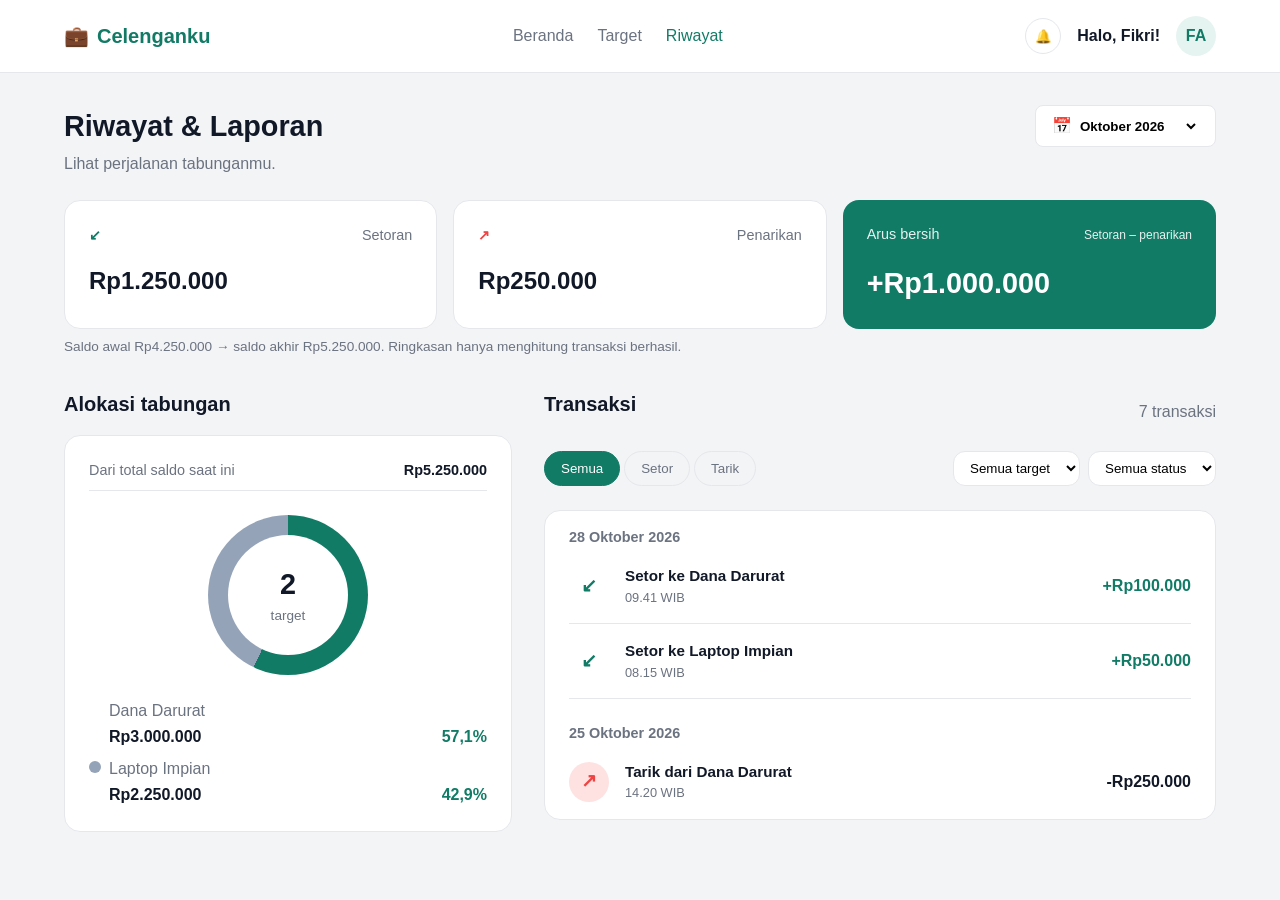
==== riwayat.html @ ca9ba254 "first commit celenganku" ====
<!DOCTYPE html>
<html lang="id">
<head>
    <meta charset="UTF-8">
    <meta name="viewport" content="width=device-width, initial-scale=1.0">
    <title>Riwayat & Laporan - Celenganku</title>
    
    <!-- Panggil CSS Utama terlebih dahulu -->
    <link rel="stylesheet" href="style.css">
    
    <!-- Kemudian panggil CSS Tambahan -->
    <link rel="stylesheet" href="style2.css">
</head>
<body>
    <!-- TOP NAVIGATION -->
    <header class="web-header">
        <div class="header-container">
            <div class="brand">
                <span class="logo-icon">💼</span>
                <span class="app-title">Celenganku</span>
            </div>
            
            <nav class="top-nav">
                <a href="index.html" class="nav-item">Beranda</a>
                <a href="#" class="nav-item">Target</a>
                <a href="riwayat.html" class="nav-item active">Riwayat</a>
            </nav>

            <div class="user-profile">
                <button class="icon-btn" aria-label="Notifikasi">🔔</button>
                <div class="user-info">
                    <span class="greeting">Halo, Fikri!</span>
                </div>
                <div class="avatar">FA</div>
            </div>
        </div>
    </header>

    <!-- MAIN DASHBOARD CONTENT -->
    <main class="dashboard-container riwayat-layout">
        
        <!-- Header Halaman -->
        <div class="page-header">
            <div>
                <h2>Riwayat & Laporan</h2>
                <p class="muted">Lihat perjalanan tabunganmu.</p>
            </div>
            <div class="date-picker">
                <span>📅</span>
                <select class="select-clean">
                    <option>Oktober 2026</option>
                    <option>September 2026</option>
                </select>
            </div>
        </div>

        <!-- Ringkasan Arus Kas -->
        <section class="summary-grid">
            <div class="summary-card">
                <div class="summary-header">
                    <span class="icon-green">↙</span>
                    <span>Setoran</span>
                </div>
                <h3>Rp1.250.000</h3>
            </div>
            
            <div class="summary-card">
                <div class="summary-header">
                    <span class="icon-red">↗</span>
                    <span>Penarikan</span>
                </div>
                <h3>Rp250.000</h3>
            </div>

            <div class="summary-card bg-primary text-white">
                <div class="summary-header opacity-90">
                    <span>Arus bersih</span>
                    <small>Setoran – penarikan</small>
                </div>
                <h3 class="text-large">+Rp1.000.000</h3>
            </div>
        </section>
        
        <p class="info-text muted">Saldo awal Rp4.250.000 → saldo akhir Rp5.250.000. Ringkasan hanya menghitung transaksi berhasil.</p>

        <!-- Detail Layout (Kiri: Alokasi, Kanan: Transaksi) -->
        <div class="details-layout">
            
            <!-- Kolom Kiri: Alokasi Tabungan -->
            <aside>
                <h3 class="section-title">Alokasi tabungan</h3>
                <div class="card allocation-card">
                    <div class="allocation-header">
                        <span class="muted">Dari total saldo saat ini</span>
                        <strong>Rp5.250.000</strong>
                    </div>
                    
                    <div class="chart-container">
                        <div class="donut-chart">
                            <div class="donut-inner">
                                <strong>2</strong>
                                <span>target</span>
                            </div>
                        </div>
                        <div class="chart-legend">
                            <div class="legend-item">
                                <div class="legend-dot bg-primary"></div>
                                <div class="legend-info">
                                    <span class="muted">Dana Darurat</span>
                                    <div class="legend-value">
                                        <strong>Rp3.000.000</strong>
                                        <span class="text-primary">57,1%</span>
                                    </div>
                                </div>
                            </div>
                            <div class="legend-item mt-sm">
                                <div class="legend-dot bg-secondary"></div>
                                <div class="legend-info">
                                    <span class="muted">Laptop Impian</span>
                                    <div class="legend-value">
                                        <strong>Rp2.250.000</strong>
                                        <span class="text-primary">42,9%</span>
                                    </div>
                                </div>
                            </div>
                        </div>
                    </div>
                </div>
            </aside>

            <!-- Kolom Kanan: Daftar Transaksi -->
            <section>
                <div class="section-heading">
                    <h3 class="section-title">Transaksi</h3>
                    <span class="muted">7 transaksi</span>
                </div>

                <div class="filters-container">
                    <div class="filter-buttons">
                        <button class="btn-chip active">Semua</button>
                        <button class="btn-chip">Setor</button>
                        <button class="btn-chip">Tarik</button>
                    </div>
                    <div class="filter-selects">
                        <select class="input-select">
                            <option>Semua target</option>
                            <option>Dana Darurat</option>
                        </select>
                        <select class="input-select">
                            <option>Semua status</option>
                            <option>Berhasil</option>
                        </select>
                    </div>
                </div>

                <div class="transaction-list">
                    <h4 class="date-header">28 Oktober 2026</h4>
                    
                    <div class="transaction-item">
                        <div class="trx-left">
                            <div class="trx-icon bg-primary-light text-primary">↙</div>
                            <div class="trx-details">
                                <strong>Setor ke Dana Darurat</strong>
                                <span class="muted">09.41 WIB</span>
                            </div>
                        </div>
                        <strong class="text-primary">+Rp100.000</strong>
                    </div>

                    <div class="transaction-item">
                        <div class="trx-left">
                            <div class="trx-icon bg-primary-light text-primary">↙</div>
                            <div class="trx-details">
                                <strong>Setor ke Laptop Impian</strong>
                                <span class="muted">08.15 WIB</span>
                            </div>
                        </div>
                        <strong class="text-primary">+Rp50.000</strong>
                    </div>

                    <h4 class="date-header mt-lg">25 Oktober 2026</h4>

                    <div class="transaction-item">
                        <div class="trx-left">
                            <div class="trx-icon error-bg error-text">↗</div>
                            <div class="trx-details">
                                <strong>Tarik dari Dana Darurat</strong>
                                <span class="muted">14.20 WIB</span>
                            </div>
                        </div>
                        <strong>-Rp250.000</strong>
                    </div>
                </div>
            </section>
        </div>
    </main>
</body>
</html>
---- style.css ----
:root {
    /* Colors */
    --color-primary: #117B66;
    --color-primary-dark: #0e6352;
    --color-primary-light: #e6f4f1;
    --color-bg: #f3f4f6;
    --color-surface: #ffffff;
    --color-text-main: #111827;
    --color-text-muted: #6b7280;
    --color-border: #e5e7eb;
    
    /* Spacing */
    --space-xs: 4px;
    --space-sm: 8px;
    --space-md: 16px;
    --space-lg: 24px;
    --space-xl: 32px;
    
    /* Border Radius */
    --radius-sm: 8px;
    --radius-md: 12px;
    --radius-lg: 16px;
}

* {
    box-sizing: border-box;
    margin: 0;
    padding: 0;
    font-family: -apple-system, BlinkMacSystemFont, "Segoe UI", Roboto, Helvetica, Arial, sans-serif;
}

body {
    background-color: var(--color-bg);
    color: var(--color-text-main);
    line-height: 1.5;
}

.mt-sm { margin-top: var(--space-sm); }
.mt-lg { margin-top: var(--space-lg); }

/* Top Header */
.web-header {
    background-color: var(--color-surface);
    border-bottom: 1px solid var(--color-border);
    position: sticky;
    top: 0;
    z-index: 100;
}

.header-container {
    max-width: 1200px;
    margin: 0 auto;
    padding: var(--space-md) var(--space-lg);
    display: flex;
    justify-content: space-between;
    align-items: center;
}

.brand {
    display: flex;
    align-items: center;
    gap: var(--space-sm);
    font-size: 1.25rem;
    font-weight: bold;
    color: var(--color-primary);
}

.top-nav {
    display: flex;
    gap: var(--space-lg);
}

.nav-item {
    text-decoration: none;
    color: var(--color-text-muted);
    font-weight: 500;
    transition: color 0.2s;
}

.nav-item:hover, .nav-item.active {
    color: var(--color-primary);
}

.user-profile {
    display: flex;
    align-items: center;
    gap: var(--space-md);
}

.icon-btn {
    background: none;
    border: 1px solid var(--color-border);
    border-radius: 50%;
    width: 36px;
    height: 36px;
    cursor: pointer;
}

.avatar {
    background-color: var(--color-primary-light);
    color: var(--color-primary);
    font-weight: bold;
    width: 40px;
    height: 40px;
    border-radius: 50%;
    display: flex;
    align-items: center;
    justify-content: center;
}

.greeting { font-weight: 600; }

/* Main Dashboard Layout */
.dashboard-container {
    max-width: 1200px;
    margin: var(--space-xl) auto;
    padding: 0 var(--space-lg);
    display: grid;
    grid-template-columns: 320px 1fr;
    gap: var(--space-xl);
}

/* Sidebar / Total Card */
.total-balance-card {
    background-color: var(--color-primary);
    color: white;
    padding: var(--space-lg);
    border-radius: var(--radius-lg);
    box-shadow: 0 10px 15px -3px rgba(17, 123, 102, 0.2);
}

.card-header { display: flex; justify-content: space-between; font-size: 0.9rem; opacity: 0.9; }
.total-balance-card h2 { font-size: 2.2rem; margin: var(--space-sm) 0; }
.subtitle { font-size: 0.85rem; opacity: 0.9; margin-bottom: var(--space-lg); }

.btn-light {
    width: 100%;
    padding: 12px;
    border: none;
    border-radius: var(--radius-md);
    background: white;
    color: var(--color-primary);
    font-weight: 600;
    cursor: pointer;
    transition: background 0.2s;
}
.btn-light:hover { background: var(--color-bg); }

/* Main Content / Targets */
.section-heading {
    display: flex;
    justify-content: space-between;
    align-items: center;
    margin-bottom: var(--space-md);
}

.badge {
    background: var(--color-primary-light);
    color: var(--color-primary);
    padding: 4px 12px;
    border-radius: 20px;
    font-size: 0.85rem;
    font-weight: 600;
}

.targets-grid {
    display: grid;
    grid-template-columns: repeat(auto-fill, minmax(350px, 1fr));
    gap: var(--space-md);
}

.target-card {
    background: var(--color-surface);
    border: 1px solid var(--color-border);
    border-radius: var(--radius-lg);
    padding: var(--space-lg);
    transition: transform 0.2s, box-shadow 0.2s;
}

.target-card:hover {
    transform: translateY(-2px);
    box-shadow: 0 4px 6px -1px rgba(0, 0, 0, 0.05);
}

.target-header {
    display: flex;
    justify-content: space-between;
    align-items: flex-start;
    margin-bottom: var(--space-md);
}

.target-info { display: flex; gap: var(--space-md); align-items: center; }
.target-icon {
    background: var(--color-primary-light);
    width: 48px;
    height: 48px;
    border-radius: var(--radius-md);
    display: flex;
    align-items: center;
    justify-content: center;
    font-size: 1.5rem;
}

.target-amount { font-size: 1.25rem; font-weight: bold; margin-top: 2px; }
.progress-section { margin-top: auto; }
.progress-bar-container { background: var(--color-bg); height: 8px; border-radius: 4px; margin-top: var(--space-xs); }
.progress-fill { background: var(--color-primary); height: 100%; border-radius: 4px; transition: width 0.4s ease; }
.progress-stats { display: flex; justify-content: space-between; font-size: 0.85rem; }
.muted { color: var(--color-text-muted); }
.percent { color: var(--color-primary); font-weight: bold; }

/* Buttons */
.btn-secondary { width: 100%; padding: 12px; border: none; border-radius: var(--radius-md); background: var(--color-primary-light); color: var(--color-primary); font-weight: 600; cursor: pointer; }
.btn-secondary-outline { padding: 8px 16px; border: 1px solid var(--color-primary); border-radius: var(--radius-sm); background: transparent; color: var(--color-primary); font-weight: 600; cursor: pointer; }
.btn-secondary-outline:hover { background: var(--color-primary-light); }
.btn-primary { width: 100%; padding: 14px; border: none; border-radius: var(--radius-md); background: var(--color-primary); color: white; font-weight: 600; cursor: pointer; transition: background 0.2s; }
.btn-primary:hover:not(:disabled) { background: var(--color-primary-dark); }
.btn-primary:disabled { background: #9ca3af; cursor: not-allowed; opacity: 0.7; }
.btn-block { width: 100%; }

/* Modal (Web Centered) */
.modal {
    border: none;
    background: rgba(0,0,0,0.5);
    width: 100%;
    height: 100%;
    position: fixed;
    top: 0;
    left: 0;
    display: none;
    align-items: center;
    justify-content: center;
    z-index: 1000;
}

.modal[open] { display: flex; }

.modal-content {
    background: var(--color-surface);
    width: 100%;
    max-width: 480px;
    border-radius: var(--radius-lg);
    padding: var(--space-xl);
    box-shadow: 0 20px 25px -5px rgba(0, 0, 0, 0.1);
    animation: popIn 0.3s cubic-bezier(0.16, 1, 0.3, 1);
}

.modal-header { display: flex; justify-content: space-between; align-items: center; margin-bottom: var(--space-xl); }
.btn-close { background: none; border: none; font-size: 1.25rem; color: var(--color-text-muted); cursor: pointer; padding: 4px; }
.btn-close:hover { color: var(--color-text-main); }

/* Form inputs */
.form-group { margin-bottom: var(--space-md); }
.form-group label { font-size: 0.9rem; font-weight: 600; display: block; margin-bottom: var(--space-xs); }
.input-currency { display: flex; align-items: center; border: 2px solid var(--color-border); border-radius: var(--radius-md); padding: 12px 16px; margin-bottom: var(--space-xs); transition: border-color 0.2s; }
.input-currency:focus-within { border-color: var(--color-primary); }
.input-currency input { border: none; outline: none; font-size: 1.2rem; font-weight: bold; width: 100%; margin-left: var(--space-sm); }
.quick-amounts { display: flex; flex-wrap: wrap; gap: var(--space-sm); margin: var(--space-md) 0 var(--space-lg); }
.btn-chip { padding: 8px 16px; border: 1px solid var(--color-border); background: var(--color-surface); border-radius: 20px; cursor: pointer; color: var(--color-text-muted); font-weight: 500; transition: all 0.2s; }
.btn-chip:hover { border-color: var(--color-text-muted); }
.btn-chip.active { border-color: var(--color-primary); color: var(--color-primary); background: var(--color-primary-light); }

.preview-box { background: var(--color-bg); padding: var(--space-md); border-radius: var(--radius-md); margin-bottom: var(--space-xl); }
.preview-row { display: flex; justify-content: space-between; margin-bottom: var(--space-sm); font-size: 0.9rem; }
.preview-row:last-child { margin-bottom: 0; padding-top: var(--space-sm); border-top: 1px dashed var(--color-border); }
.text-green { color: var(--color-primary); }

/* Success Modal Specifics */
.success-content { text-align: center; }
.success-icon { background: var(--color-primary); color: white; width: 80px; height: 80px; border-radius: 50%; display: flex; align-items: center; justify-content: center; font-size: 2.5rem; margin: 0 auto var(--space-lg); }
.success-card { background: var(--color-primary-light); padding: var(--space-lg); border-radius: var(--radius-md); margin: var(--space-xl) 0; border: 1px solid rgba(17, 123, 102, 0.2); }
.success-card h3 { color: var(--color-primary); font-size: 1.8rem; margin-top: var(--space-xs); }

@keyframes popIn {
    from { transform: scale(0.95); opacity: 0; }
    to { transform: scale(1); opacity: 1; }
}

/* Responsiveness */
@media (max-width: 860px) {
    .dashboard-container { grid-template-columns: 1fr; }
    .top-nav { display: none; } /* Pada mobile web sesungguhnya, ini diganti hamburger menu */
}
---- style2.css ----
/* --- TAMBAHAN UNTUK HALAMAN RIWAYAT & LAPORAN --- */

.riwayat-layout { display: block; }
.page-header { display: flex; justify-content: space-between; align-items: flex-start; margin-bottom: var(--space-lg); }
.page-header h2 { font-size: 1.8rem; margin-bottom: var(--space-xs); }
.date-picker { display: flex; align-items: center; gap: var(--space-xs); border: 1px solid var(--color-border); padding: 8px 16px; border-radius: var(--radius-sm); background: var(--color-surface); }
.select-clean { border: none; outline: none; background: transparent; font-weight: 600; cursor: pointer; }

/* Summary Grid */
.summary-grid { display: grid; grid-template-columns: repeat(3, 1fr); gap: var(--space-md); margin-bottom: var(--space-sm); }
.summary-card { background: var(--color-surface); border: 1px solid var(--color-border); border-radius: var(--radius-lg); padding: var(--space-lg); }
.summary-card.bg-primary { background: var(--color-primary); color: white; border: none; }
.summary-header { display: flex; justify-content: space-between; align-items: center; font-size: 0.9rem; font-weight: 500; margin-bottom: var(--space-md); color: var(--color-text-muted); }
.summary-card.bg-primary .summary-header { color: white; opacity: 0.9; }
.summary-card h3 { font-size: 1.5rem; }
.summary-card .text-large { font-size: 1.8rem; }
.icon-green { color: var(--color-primary); font-weight: bold; }
.icon-red { color: #ef4444; font-weight: bold; }
.info-text { font-size: 0.85rem; margin-bottom: var(--space-xl); }

/* Details Layout (2 Columns) */
.details-layout { display: grid; grid-template-columns: 1fr 1.5fr; gap: var(--space-xl); align-items: start; }
.section-title { font-size: 1.25rem; margin-bottom: var(--space-md); }
.card { background: var(--color-surface); border: 1px solid var(--color-border); border-radius: var(--radius-lg); padding: var(--space-lg); }

/* Donut Chart Simulation */
.allocation-header { display: flex; justify-content: space-between; font-size: 0.9rem; margin-bottom: var(--space-lg); padding-bottom: var(--space-sm); border-bottom: 1px solid var(--color-border); }
.chart-container { display: flex; flex-direction: column; gap: var(--space-lg); }
.donut-chart { width: 160px; height: 160px; border-radius: 50%; background: conic-gradient(var(--color-primary) 0% 57.1%, #94a3b8 57.1% 100%); display: flex; align-items: center; justify-content: center; margin: 0 auto; }
.donut-inner { width: 120px; height: 120px; background: var(--color-surface); border-radius: 50%; display: flex; flex-direction: column; align-items: center; justify-content: center; }
.donut-inner strong { font-size: 1.8rem; }
.donut-inner span { font-size: 0.85rem; color: var(--color-text-muted); }

/* Legends */
.legend-item { display: flex; gap: var(--space-sm); align-items: flex-start; }
.legend-dot { width: 12px; height: 12px; border-radius: 50%; margin-top: 4px; }
.bg-secondary { background-color: #94a3b8; }
.legend-info { flex: 1; }
.legend-value { display: flex; justify-content: space-between; margin-top: 2px; }
.text-primary { color: var(--color-primary); font-weight: 600; }

/* Transactions */
.filters-container { display: flex; justify-content: space-between; flex-wrap: wrap; gap: var(--space-md); margin-bottom: var(--space-lg); }
.filter-buttons { display: flex; gap: var(--space-xs); }
.filter-buttons .btn-chip { background: transparent; }
.filter-buttons .btn-chip.active { background: var(--color-primary); color: white; border-color: var(--color-primary); }
.filter-selects { display: flex; gap: var(--space-sm); }
.input-select { padding: 8px 12px; border: 1px solid var(--color-border); border-radius: var(--radius-md); background: var(--color-surface); outline: none; }

.transaction-list { background: var(--color-surface); border: 1px solid var(--color-border); border-radius: var(--radius-lg); padding: var(--space-md) var(--space-lg); }
.date-header { font-size: 0.9rem; color: var(--color-text-muted); margin-bottom: var(--space-md); }
.transaction-item { display: flex; justify-content: space-between; align-items: center; padding-bottom: var(--space-md); margin-bottom: var(--space-md); border-bottom: 1px solid var(--color-border); }
.transaction-item:last-child { border-bottom: none; margin-bottom: 0; padding-bottom: 0; }
.trx-left { display: flex; gap: var(--space-md); align-items: center; }
.trx-icon { width: 40px; height: 40px; border-radius: 50%; display: flex; align-items: center; justify-content: center; font-weight: bold; font-size: 1.2rem; }
.trx-details { display: flex; flex-direction: column; }
.trx-details strong { font-size: 0.95rem; }
.trx-details span { font-size: 0.8rem; }
.error-bg { background-color: #fee2e2; }
.error-text { color: #ef4444; }

/* Responsiveness tambahan untuk halaman Riwayat */
@media (max-width: 860px) {
    .summary-grid { grid-template-columns: 1fr; }
    .details-layout { grid-template-columns: 1fr; }
    .filters-container { flex-direction: column; align-items: stretch; }
    .filter-selects { display: grid; grid-template-columns: 1fr 1fr; }
}
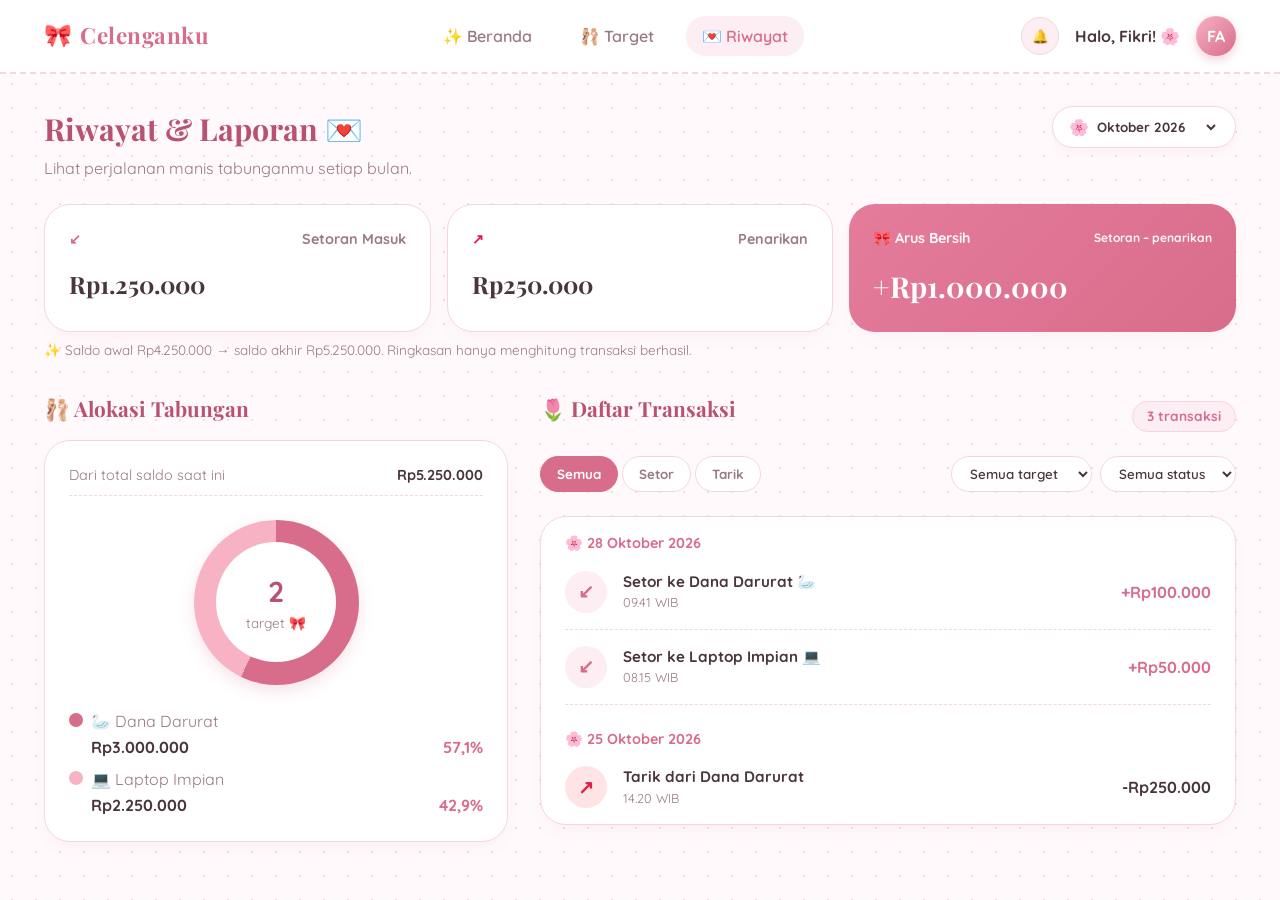
==== commit 0307ece5: "redesign old to coquette design!!!" ====
--- a/riwayat.html
+++ b/riwayat.html
@@ -3,12 +3,10 @@
 <head>
     <meta charset="UTF-8">
     <meta name="viewport" content="width=device-width, initial-scale=1.0">
-    <title>Riwayat & Laporan - Celenganku</title>
-    
-    <!-- Panggil CSS Utama terlebih dahulu -->
+    <title>Riwayat & Laporan 🎀 Celenganku</title>
+    <!-- Google Fonts untuk nuansa Coquette -->
+    <link href="https://fonts.googleapis.com/css2?family=Playfair+Display:ital,wght@0,600;0,700;1,600&family=Quicksand:wght@500;600;700&display=swap" rel="stylesheet">
     <link rel="stylesheet" href="style.css">
-    
-    <!-- Kemudian panggil CSS Tambahan -->
     <link rel="stylesheet" href="style2.css">
 </head>
 <body>
@@ -16,22 +14,23 @@
     <header class="web-header">
         <div class="header-container">
             <div class="brand">
-                <span class="logo-icon">💼</span>
-                <span class="app-title">Celenganku</span>
+                <span class="logo-icon">🎀</span>
+                <h1 class="app-title">Celenganku</h1>
             </div>
             
-            <nav class="top-nav">
-                <a href="index.html" class="nav-item">Beranda</a>
-                <a href="#" class="nav-item">Target</a>
-                <a href="riwayat.html" class="nav-item active">Riwayat</a>
+            <nav class="top-nav" id="top-nav">
+                <a href="index.html" class="nav-item">✨ Beranda</a>
+                <a href="index.html#target-section" class="nav-item">🩰 Target</a>
+                <a href="riwayat.html" class="nav-item active">💌 Riwayat</a>
             </nav>
 
             <div class="user-profile">
                 <button class="icon-btn" aria-label="Notifikasi">🔔</button>
                 <div class="user-info">
-                    <span class="greeting">Halo, Fikri!</span>
+                    <span class="greeting">Halo, Fikri! 🌸</span>
                 </div>
                 <div class="avatar">FA</div>
+                <button class="hamburger-btn" id="btn-hamburger" aria-label="Buka Menu">☰</button>
             </div>
         </div>
     </header>
@@ -42,11 +41,11 @@
         <!-- Header Halaman -->
         <div class="page-header">
             <div>
-                <h2>Riwayat & Laporan</h2>
-                <p class="muted">Lihat perjalanan tabunganmu.</p>
+                <h2>Riwayat & Laporan 💌</h2>
+                <p class="muted">Lihat perjalanan manis tabunganmu setiap bulan.</p>
             </div>
             <div class="date-picker">
-                <span>📅</span>
+                <span>🌸</span>
                 <select class="select-clean">
                     <option>Oktober 2026</option>
                     <option>September 2026</option>
@@ -59,7 +58,7 @@
             <div class="summary-card">
                 <div class="summary-header">
                     <span class="icon-green">↙</span>
-                    <span>Setoran</span>
+                    <span>Setoran Masuk</span>
                 </div>
                 <h3>Rp1.250.000</h3>
             </div>
@@ -74,21 +73,21 @@
 
             <div class="summary-card bg-primary text-white">
                 <div class="summary-header opacity-90">
-                    <span>Arus bersih</span>
+                    <span>🎀 Arus Bersih</span>
                     <small>Setoran – penarikan</small>
                 </div>
                 <h3 class="text-large">+Rp1.000.000</h3>
             </div>
         </section>
         
-        <p class="info-text muted">Saldo awal Rp4.250.000 → saldo akhir Rp5.250.000. Ringkasan hanya menghitung transaksi berhasil.</p>
+        <p class="info-text muted">✨ Saldo awal Rp4.250.000 → saldo akhir Rp5.250.000. Ringkasan hanya menghitung transaksi berhasil.</p>
 
         <!-- Detail Layout (Kiri: Alokasi, Kanan: Transaksi) -->
         <div class="details-layout">
             
             <!-- Kolom Kiri: Alokasi Tabungan -->
             <aside>
-                <h3 class="section-title">Alokasi tabungan</h3>
+                <h3 class="section-title">🩰 Alokasi Tabungan</h3>
                 <div class="card allocation-card">
                     <div class="allocation-header">
                         <span class="muted">Dari total saldo saat ini</span>
@@ -99,14 +98,14 @@
                         <div class="donut-chart">
                             <div class="donut-inner">
                                 <strong>2</strong>
-                                <span>target</span>
+                                <span>target 🎀</span>
                             </div>
                         </div>
                         <div class="chart-legend">
                             <div class="legend-item">
                                 <div class="legend-dot bg-primary"></div>
                                 <div class="legend-info">
-                                    <span class="muted">Dana Darurat</span>
+                                    <span class="muted">🦢 Dana Darurat</span>
                                     <div class="legend-value">
                                         <strong>Rp3.000.000</strong>
                                         <span class="text-primary">57,1%</span>
@@ -116,7 +115,7 @@
                             <div class="legend-item mt-sm">
                                 <div class="legend-dot bg-secondary"></div>
                                 <div class="legend-info">
-                                    <span class="muted">Laptop Impian</span>
+                                    <span class="muted">💻 Laptop Impian</span>
                                     <div class="legend-value">
                                         <strong>Rp2.250.000</strong>
                                         <span class="text-primary">42,9%</span>
@@ -131,8 +130,8 @@
             <!-- Kolom Kanan: Daftar Transaksi -->
             <section>
                 <div class="section-heading">
-                    <h3 class="section-title">Transaksi</h3>
-                    <span class="muted">7 transaksi</span>
+                    <h3 class="section-title">🌷 Daftar Transaksi</h3>
+                    <span class="badge">3 transaksi</span>
                 </div>
 
                 <div class="filters-container">
@@ -145,6 +144,7 @@
                         <select class="input-select">
                             <option>Semua target</option>
                             <option>Dana Darurat</option>
+                            <option>Laptop Impian</option>
                         </select>
                         <select class="input-select">
                             <option>Semua status</option>
@@ -154,13 +154,13 @@
                 </div>
 
                 <div class="transaction-list">
-                    <h4 class="date-header">28 Oktober 2026</h4>
+                    <h4 class="date-header">🌸 28 Oktober 2026</h4>
                     
                     <div class="transaction-item">
                         <div class="trx-left">
                             <div class="trx-icon bg-primary-light text-primary">↙</div>
                             <div class="trx-details">
-                                <strong>Setor ke Dana Darurat</strong>
+                                <strong>Setor ke Dana Darurat 🦢</strong>
                                 <span class="muted">09.41 WIB</span>
                             </div>
                         </div>
@@ -171,14 +171,14 @@
                         <div class="trx-left">
                             <div class="trx-icon bg-primary-light text-primary">↙</div>
                             <div class="trx-details">
-                                <strong>Setor ke Laptop Impian</strong>
+                                <strong>Setor ke Laptop Impian 💻</strong>
                                 <span class="muted">08.15 WIB</span>
                             </div>
                         </div>
                         <strong class="text-primary">+Rp50.000</strong>
                     </div>
 
-                    <h4 class="date-header mt-lg">25 Oktober 2026</h4>
+                    <h4 class="date-header mt-lg">🌸 25 Oktober 2026</h4>
 
                     <div class="transaction-item">
                         <div class="trx-left">
@@ -194,5 +194,7 @@
             </section>
         </div>
     </main>
+
+    <script src="script.js"></script>
 </body>
 </html>
--- a/style.css
+++ b/style.css
@@ -1,13 +1,13 @@
 :root {
-    /* Colors */
-    --color-primary: #117B66;
-    --color-primary-dark: #0e6352;
-    --color-primary-light: #e6f4f1;
-    --color-bg: #f3f4f6;
+    /* Coquette Pastel Color Palette */
+    --color-primary: #d86c8b;        /* Rose Pink */
+    --color-primary-dark: #b85270;   /* Deeper Rose */
+    --color-primary-light: #fceef2;  /* Soft Blush Pink */
+    --color-bg: #fff9fb;             /* Pearl Cream Pinkish */
     --color-surface: #ffffff;
-    --color-text-main: #111827;
-    --color-text-muted: #6b7280;
-    --color-border: #e5e7eb;
+    --color-text-main: #4a353b;      /* Warm Cocoa Brown */
+    --color-text-muted: #9a7b84;     /* Dusty Mauve */
+    --color-border: #f5d6e0;         /* Pastel Lace Pink */
     
     /* Spacing */
     --space-xs: 4px;
@@ -16,39 +16,47 @@
     --space-lg: 24px;
     --space-xl: 32px;
     
-    /* Border Radius */
-    --radius-sm: 8px;
-    --radius-md: 12px;
-    --radius-lg: 16px;
+    /* Border Radius (Lebih membulat agar menggemaskan) */
+    --radius-sm: 12px;
+    --radius-md: 18px;
+    --radius-lg: 26px;
 }
 
 * {
     box-sizing: border-box;
     margin: 0;
     padding: 0;
-    font-family: -apple-system, BlinkMacSystemFont, "Segoe UI", Roboto, Helvetica, Arial, sans-serif;
+    font-family: 'Quicksand', -apple-system, BlinkMacSystemFont, sans-serif;
+}
+
+h1, h2, h3, .serif-title {
+    font-family: 'Playfair Display', Georgia, serif;
 }
 
 body {
     background-color: var(--color-bg);
+    background-image: radial-gradient(#f7d9e3 1.2px, transparent 1.2px);
+    background-size: 24px 24px;
     color: var(--color-text-main);
     line-height: 1.5;
 }
 
 .mt-sm { margin-top: var(--space-sm); }
 .mt-lg { margin-top: var(--space-lg); }
+.small-text { font-size: 0.85rem; margin-bottom: var(--space-sm); }
 
 /* Top Header */
 .web-header {
-    background-color: var(--color-surface);
-    border-bottom: 1px solid var(--color-border);
+    background-color: rgba(255, 255, 255, 0.9);
+    backdrop-filter: blur(10px);
+    border-bottom: 2px dashed var(--color-border);
     position: sticky;
     top: 0;
     z-index: 100;
 }
 
 .header-container {
-    max-width: 1200px;
+    max-width: 1240px;
     margin: 0 auto;
     padding: var(--space-md) var(--space-lg);
     display: flex;
@@ -60,25 +68,35 @@
     display: flex;
     align-items: center;
     gap: var(--space-sm);
-    font-size: 1.25rem;
+    font-size: 1.4rem;
     font-weight: bold;
     color: var(--color-primary);
 }
 
+.app-title {
+    font-size: inherit;
+    font-weight: 700;
+    margin: 0;
+    letter-spacing: 0.5px;
+}
+
 .top-nav {
     display: flex;
-    gap: var(--space-lg);
+    gap: var(--space-md);
 }
 
 .nav-item {
     text-decoration: none;
     color: var(--color-text-muted);
-    font-weight: 500;
-    transition: color 0.2s;
+    font-weight: 600;
+    padding: 8px 16px;
+    border-radius: 99px;
+    transition: all 0.25s ease;
 }
 
 .nav-item:hover, .nav-item.active {
     color: var(--color-primary);
+    background-color: var(--color-primary-light);
 }
 
 .user-profile {
@@ -88,17 +106,19 @@
 }
 
 .icon-btn {
-    background: none;
+    background: var(--color-primary-light);
     border: 1px solid var(--color-border);
     border-radius: 50%;
-    width: 36px;
-    height: 36px;
-    cursor: pointer;
-}
+    width: 38px;
+    height: 38px;
+    cursor: pointer;
+    transition: transform 0.2s;
+}
+.icon-btn:hover { transform: scale(1.08); }
 
 .avatar {
-    background-color: var(--color-primary-light);
-    color: var(--color-primary);
+    background: linear-gradient(135deg, #f7b2c4, var(--color-primary));
+    color: white;
     font-weight: bold;
     width: 40px;
     height: 40px;
@@ -106,45 +126,174 @@
     display: flex;
     align-items: center;
     justify-content: center;
-}
-
-.greeting { font-weight: 600; }
+    box-shadow: 0 4px 10px rgba(216, 108, 139, 0.3);
+}
+
+.greeting { font-weight: 700; color: var(--color-text-main); }
 
 /* Main Dashboard Layout */
 .dashboard-container {
-    max-width: 1200px;
+    max-width: 1240px;
     margin: var(--space-xl) auto;
     padding: 0 var(--space-lg);
     display: grid;
-    grid-template-columns: 320px 1fr;
+    grid-template-columns: 350px 1fr;
     gap: var(--space-xl);
+    align-items: start;
+}
+
+.dashboard-sidebar {
+    display: flex;
+    flex-direction: column;
+    gap: var(--space-lg);
 }
 
 /* Sidebar / Total Card */
 .total-balance-card {
-    background-color: var(--color-primary);
+    background: linear-gradient(135deg, #e57c9c 0%, #c95678 100%);
     color: white;
     padding: var(--space-lg);
     border-radius: var(--radius-lg);
-    box-shadow: 0 10px 15px -3px rgba(17, 123, 102, 0.2);
-}
-
-.card-header { display: flex; justify-content: space-between; font-size: 0.9rem; opacity: 0.9; }
-.total-balance-card h2 { font-size: 2.2rem; margin: var(--space-sm) 0; }
-.subtitle { font-size: 0.85rem; opacity: 0.9; margin-bottom: var(--space-lg); }
+    box-shadow: 0 14px 28px -6px rgba(216, 108, 139, 0.35);
+    border: 2px solid #fce4ec;
+    position: relative;
+    overflow: hidden;
+}
+
+.card-header { display: flex; justify-content: space-between; font-size: 0.95rem; opacity: 0.95; font-weight: 600; }
+.total-balance-card h2 { font-size: 2.3rem; margin: var(--space-sm) 0; letter-spacing: 0.5px; }
+.subtitle { font-size: 0.85rem; opacity: 0.95; margin-bottom: var(--space-lg); }
 
 .btn-light {
     width: 100%;
-    padding: 12px;
+    padding: 13px;
     border: none;
+    border-radius: 99px;
+    background: white;
+    color: var(--color-primary);
+    font-weight: 700;
+    font-size: 0.95rem;
+    cursor: pointer;
+    box-shadow: 0 4px 12px rgba(0, 0, 0, 0.08);
+    transition: all 0.2s;
+}
+.btn-light:hover {
+    background: var(--color-primary-light);
+    transform: translateY(-2px);
+}
+
+/* Coquette Extra Widgets */
+.coquette-widget {
+    background: var(--color-surface);
+    border: 1.5px solid var(--color-border);
+    border-radius: var(--radius-lg);
+    padding: var(--space-lg);
+    box-shadow: 0 8px 20px -4px rgba(216, 108, 139, 0.07);
+}
+
+.quote-widget {
+    background: linear-gradient(180deg, #ffffff 0%, #fff5f8 100%);
+    text-align: center;
+}
+
+.widget-ribbon {
+    display: inline-block;
+    background: var(--color-primary-light);
+    color: var(--color-primary);
+    font-weight: 700;
+    font-size: 0.8rem;
+    padding: 4px 14px;
+    border-radius: 99px;
+    margin-bottom: var(--space-sm);
+    border: 1px dashed var(--color-border);
+}
+
+.quote-text {
+    font-family: 'Playfair Display', serif;
+    font-style: italic;
+    font-size: 1rem;
+    color: var(--color-text-main);
+    margin-bottom: var(--space-md);
+}
+
+.streak-badge {
+    background: white;
+    border: 1px solid var(--color-border);
     border-radius: var(--radius-md);
+    padding: 10px;
+    font-size: 0.85rem;
+}
+
+.widget-header {
+    display: flex;
+    justify-content: space-between;
+    align-items: center;
+    margin-bottom: var(--space-sm);
+}
+
+.widget-header h3 { font-size: 1.15rem; }
+
+.badge-mini {
+    background: var(--color-primary-light);
+    color: var(--color-primary);
+    padding: 3px 10px;
+    border-radius: 99px;
+    font-size: 0.75rem;
+    font-weight: 700;
+}
+
+.bingo-grid {
+    display: grid;
+    grid-template-columns: repeat(3, 1fr);
+    gap: var(--space-sm);
+    margin-top: var(--space-sm);
+}
+
+.bingo-box {
+    padding: 10px 6px;
+    border-radius: var(--radius-sm);
+    border: 1.5px dashed var(--color-border);
+    background: var(--color-bg);
+    color: var(--color-text-muted);
+    font-weight: 700;
+    font-size: 0.8rem;
+    cursor: pointer;
+    transition: all 0.2s;
+}
+
+.bingo-box.done, .bingo-box:hover {
+    background: var(--color-primary-light);
+    color: var(--color-primary);
+    border-style: solid;
+    border-color: var(--color-primary);
+}
+
+/* Welcome Banner di Kanan */
+.welcome-banner {
+    background: linear-gradient(120deg, #fceef2 0%, #fff0f5 100%);
+    border: 1.5px solid var(--color-border);
+    border-radius: var(--radius-lg);
+    padding: var(--space-lg);
+    margin-bottom: var(--space-lg);
+    display: flex;
+    justify-content: space-between;
+    align-items: center;
+    gap: var(--space-md);
+}
+
+.banner-text h2 {
+    color: var(--color-primary-dark);
+    margin-bottom: 4px;
+}
+
+.banner-illustration {
+    font-size: 2.2rem;
     background: white;
-    color: var(--color-primary);
-    font-weight: 600;
-    cursor: pointer;
-    transition: background 0.2s;
-}
-.btn-light:hover { background: var(--color-bg); }
+    padding: 12px 20px;
+    border-radius: 99px;
+    border: 1px dashed var(--color-border);
+    white-space: nowrap;
+}
 
 /* Main Content / Targets */
 .section-heading {
@@ -157,29 +306,32 @@
 .badge {
     background: var(--color-primary-light);
     color: var(--color-primary);
-    padding: 4px 12px;
-    border-radius: 20px;
+    border: 1px solid var(--color-border);
+    padding: 4px 14px;
+    border-radius: 99px;
     font-size: 0.85rem;
-    font-weight: 600;
+    font-weight: 700;
 }
 
 .targets-grid {
     display: grid;
-    grid-template-columns: repeat(auto-fill, minmax(350px, 1fr));
+    grid-template-columns: repeat(auto-fill, minmax(320px, 1fr));
     gap: var(--space-md);
 }
 
 .target-card {
     background: var(--color-surface);
-    border: 1px solid var(--color-border);
+    border: 1.5px solid var(--color-border);
     border-radius: var(--radius-lg);
     padding: var(--space-lg);
-    transition: transform 0.2s, box-shadow 0.2s;
+    transition: transform 0.25s, box-shadow 0.25s;
+    box-shadow: 0 8px 20px -6px rgba(216, 108, 139, 0.08);
 }
 
 .target-card:hover {
-    transform: translateY(-2px);
-    box-shadow: 0 4px 6px -1px rgba(0, 0, 0, 0.05);
+    transform: translateY(-4px);
+    box-shadow: 0 14px 24px -6px rgba(216, 108, 139, 0.16);
+    border-color: #ebb6c6;
 }
 
 .target-header {
@@ -192,36 +344,150 @@
 .target-info { display: flex; gap: var(--space-md); align-items: center; }
 .target-icon {
     background: var(--color-primary-light);
-    width: 48px;
-    height: 48px;
-    border-radius: var(--radius-md);
+    border: 1px solid var(--color-border);
+    width: 52px;
+    height: 52px;
+    border-radius: 18px;
     display: flex;
     align-items: center;
     justify-content: center;
-    font-size: 1.5rem;
-}
-
-.target-amount { font-size: 1.25rem; font-weight: bold; margin-top: 2px; }
+    font-size: 1.6rem;
+}
+
+.target-amount { font-size: 1.3rem; font-weight: 700; color: var(--color-primary-dark); margin-top: 2px; }
 .progress-section { margin-top: auto; }
-.progress-bar-container { background: var(--color-bg); height: 8px; border-radius: 4px; margin-top: var(--space-xs); }
-.progress-fill { background: var(--color-primary); height: 100%; border-radius: 4px; transition: width 0.4s ease; }
+.progress-bar-container { background: var(--color-primary-light); height: 10px; border-radius: 99px; margin-top: var(--space-xs); overflow: hidden; }
+.progress-fill { background: linear-gradient(90deg, #f497b2, var(--color-primary)); height: 100%; border-radius: 99px; transition: width 0.4s ease; }
 .progress-stats { display: flex; justify-content: space-between; font-size: 0.85rem; }
 .muted { color: var(--color-text-muted); }
-.percent { color: var(--color-primary); font-weight: bold; }
+.percent { color: var(--color-primary); font-weight: 700; }
+
+/* Bottom Grid (Aktivitas & Wishlist) */
+.bottom-widgets-grid {
+    display: grid;
+    grid-template-columns: 1.2fr 1fr;
+    gap: var(--space-md);
+}
+
+.link-cute {
+    text-decoration: none;
+    color: var(--color-primary);
+    font-size: 0.85rem;
+    font-weight: 700;
+}
+
+.mini-trx-list {
+    display: flex;
+    flex-direction: column;
+    gap: var(--space-sm);
+    margin-top: var(--space-md);
+}
+
+.mini-trx-item {
+    display: flex;
+    justify-content: space-between;
+    align-items: center;
+    padding: 10px 12px;
+    background: var(--color-bg);
+    border-radius: var(--radius-md);
+    border: 1px solid var(--color-border);
+}
+
+.mini-trx-left {
+    display: flex;
+    align-items: center;
+    gap: var(--space-sm);
+}
+
+.mini-trx-left div {
+    display: flex;
+    flex-direction: column;
+}
+
+.mini-icon {
+    width: 36px;
+    height: 36px;
+    background: white;
+    border-radius: 50%;
+    display: flex;
+    align-items: center;
+    justify-content: center;
+    border: 1px solid var(--color-border);
+}
+
+.amount-plus {
+    color: var(--color-primary);
+    font-weight: 700;
+}
+
+.wishlist-items {
+    display: flex;
+    flex-direction: column;
+    gap: var(--space-sm);
+    margin-top: var(--space-md);
+}
+
+.wishlist-row {
+    display: flex;
+    justify-content: space-between;
+    padding: 10px 12px;
+    background: var(--color-bg);
+    border-radius: var(--radius-md);
+    border: 1px dashed var(--color-border);
+    font-size: 0.9rem;
+}
 
 /* Buttons */
-.btn-secondary { width: 100%; padding: 12px; border: none; border-radius: var(--radius-md); background: var(--color-primary-light); color: var(--color-primary); font-weight: 600; cursor: pointer; }
-.btn-secondary-outline { padding: 8px 16px; border: 1px solid var(--color-primary); border-radius: var(--radius-sm); background: transparent; color: var(--color-primary); font-weight: 600; cursor: pointer; }
-.btn-secondary-outline:hover { background: var(--color-primary-light); }
-.btn-primary { width: 100%; padding: 14px; border: none; border-radius: var(--radius-md); background: var(--color-primary); color: white; font-weight: 600; cursor: pointer; transition: background 0.2s; }
-.btn-primary:hover:not(:disabled) { background: var(--color-primary-dark); }
-.btn-primary:disabled { background: #9ca3af; cursor: not-allowed; opacity: 0.7; }
+.btn-secondary {
+    width: 100%;
+    padding: 13px;
+    border: 1.5px dashed var(--color-primary);
+    border-radius: 99px;
+    background: var(--color-primary-light);
+    color: var(--color-primary);
+    font-weight: 700;
+    cursor: pointer;
+    transition: all 0.2s;
+}
+.btn-secondary:hover { background: #f9dce5; }
+
+.btn-secondary-outline {
+    padding: 8px 16px;
+    border: 1.5px solid var(--color-primary);
+    border-radius: 99px;
+    background: var(--color-primary-light);
+    color: var(--color-primary);
+    font-weight: 700;
+    cursor: pointer;
+    transition: all 0.2s;
+}
+.btn-secondary-outline:hover {
+    background: var(--color-primary);
+    color: white;
+}
+
+.btn-primary {
+    width: 100%;
+    padding: 14px;
+    border: none;
+    border-radius: 99px;
+    background: linear-gradient(135deg, #e57c9c, var(--color-primary));
+    color: white;
+    font-weight: 700;
+    font-size: 1rem;
+    cursor: pointer;
+    box-shadow: 0 6px 15px rgba(216, 108, 139, 0.3);
+    transition: all 0.2s;
+}
+.btn-primary:hover:not(:disabled) { background: var(--color-primary-dark); transform: translateY(-1px); }
+.btn-primary:disabled { background: #e2c8d0; cursor: not-allowed; box-shadow: none; }
 .btn-block { width: 100%; }
 
-/* Modal (Web Centered) */
+/* Modal */
 .modal {
     border: none;
-    background: rgba(0,0,0,0.5);
+    background: rgba(74, 53, 59, 0.45);
+    backdrop-filter: blur(4px);
     width: 100%;
     height: 100%;
     position: fixed;
@@ -231,6 +497,7 @@
     align-items: center;
     justify-content: center;
     z-index: 1000;
+    padding: var(--space-md);
 }
 
 .modal[open] { display: flex; }
@@ -238,37 +505,38 @@
 .modal-content {
     background: var(--color-surface);
     width: 100%;
-    max-width: 480px;
+    max-width: 460px;
     border-radius: var(--radius-lg);
+    border: 2px solid var(--color-border);
     padding: var(--space-xl);
-    box-shadow: 0 20px 25px -5px rgba(0, 0, 0, 0.1);
+    box-shadow: 0 24px 38px rgba(216, 108, 139, 0.2);
     animation: popIn 0.3s cubic-bezier(0.16, 1, 0.3, 1);
 }
 
-.modal-header { display: flex; justify-content: space-between; align-items: center; margin-bottom: var(--space-xl); }
-.btn-close { background: none; border: none; font-size: 1.25rem; color: var(--color-text-muted); cursor: pointer; padding: 4px; }
-.btn-close:hover { color: var(--color-text-main); }
+.modal-header { display: flex; justify-content: space-between; align-items: center; margin-bottom: var(--space-lg); }
+.btn-close { background: var(--color-primary-light); border: none; width: 34px; height: 34px; border-radius: 50%; font-size: 1rem; color: var(--color-primary); cursor: pointer; }
 
 /* Form inputs */
 .form-group { margin-bottom: var(--space-md); }
-.form-group label { font-size: 0.9rem; font-weight: 600; display: block; margin-bottom: var(--space-xs); }
-.input-currency { display: flex; align-items: center; border: 2px solid var(--color-border); border-radius: var(--radius-md); padding: 12px 16px; margin-bottom: var(--space-xs); transition: border-color 0.2s; }
-.input-currency:focus-within { border-color: var(--color-primary); }
-.input-currency input { border: none; outline: none; font-size: 1.2rem; font-weight: bold; width: 100%; margin-left: var(--space-sm); }
+.form-group label { font-size: 0.9rem; font-weight: 700; display: block; margin-bottom: var(--space-xs); }
+.input-currency { display: flex; align-items: center; border: 2px solid var(--color-border); border-radius: var(--radius-md); padding: 12px 16px; margin-bottom: var(--space-xs); background: var(--color-bg); transition: border-color 0.2s; }
+.input-currency:focus-within { border-color: var(--color-primary); background: white; }
+.input-currency input { border: none; outline: none; background: transparent; font-size: 1.25rem; font-weight: 700; color: var(--color-text-main); width: 100%; margin-left: var(--space-sm); }
 .quick-amounts { display: flex; flex-wrap: wrap; gap: var(--space-sm); margin: var(--space-md) 0 var(--space-lg); }
-.btn-chip { padding: 8px 16px; border: 1px solid var(--color-border); background: var(--color-surface); border-radius: 20px; cursor: pointer; color: var(--color-text-muted); font-weight: 500; transition: all 0.2s; }
-.btn-chip:hover { border-color: var(--color-text-muted); }
-.btn-chip.active { border-color: var(--color-primary); color: var(--color-primary); background: var(--color-primary-light); }
-
-.preview-box { background: var(--color-bg); padding: var(--space-md); border-radius: var(--radius-md); margin-bottom: var(--space-xl); }
+.btn-chip { padding: 8px 16px; border: 1.5px solid var(--color-border); background: var(--color-surface); border-radius: 99px; cursor: pointer; color: var(--color-text-muted); font-weight: 700; transition: all 0.2s; }
+.btn-chip:hover { border-color: var(--color-primary); color: var(--color-primary); }
+.btn-chip.active { border-color: var(--color-primary); color: white; background: var(--color-primary); }
+
+.preview-box { background: var(--color-primary-light); border: 1px dashed var(--color-border); padding: var(--space-md); border-radius: var(--radius-md); margin-bottom: var(--space-xl); }
+.preview-box h3 { font-size: 1rem; margin-bottom: var(--space-sm); color: var(--color-primary-dark); }
 .preview-row { display: flex; justify-content: space-between; margin-bottom: var(--space-sm); font-size: 0.9rem; }
 .preview-row:last-child { margin-bottom: 0; padding-top: var(--space-sm); border-top: 1px dashed var(--color-border); }
-.text-green { color: var(--color-primary); }
+.text-pink { color: var(--color-primary); }
 
 /* Success Modal Specifics */
 .success-content { text-align: center; }
-.success-icon { background: var(--color-primary); color: white; width: 80px; height: 80px; border-radius: 50%; display: flex; align-items: center; justify-content: center; font-size: 2.5rem; margin: 0 auto var(--space-lg); }
-.success-card { background: var(--color-primary-light); padding: var(--space-lg); border-radius: var(--radius-md); margin: var(--space-xl) 0; border: 1px solid rgba(17, 123, 102, 0.2); }
+.success-icon { background: var(--color-primary-light); border: 2px solid var(--color-border); width: 80px; height: 80px; border-radius: 50%; display: flex; align-items: center; justify-content: center; font-size: 2.5rem; margin: 0 auto var(--space-lg); }
+.success-card { background: var(--color-primary-light); padding: var(--space-lg); border-radius: var(--radius-md); margin: var(--space-xl) 0; border: 1.5px dashed var(--color-primary); }
 .success-card h3 { color: var(--color-primary); font-size: 1.8rem; margin-top: var(--space-xs); }
 
 @keyframes popIn {
@@ -276,8 +544,50 @@
     to { transform: scale(1); opacity: 1; }
 }
 
+/* Tombol Hamburger (Sembunyikan di layar Desktop) */
+.hamburger-btn {
+    display: none;
+    background: var(--color-primary-light);
+    border: 1.5px solid var(--color-border);
+    border-radius: var(--radius-sm);
+    width: 38px;
+    height: 38px;
+    font-size: 1.2rem;
+    color: var(--color-primary);
+    cursor: pointer;
+    align-items: center;
+    justify-content: center;
+}
+
 /* Responsiveness */
 @media (max-width: 860px) {
     .dashboard-container { grid-template-columns: 1fr; }
-    .top-nav { display: none; } /* Pada mobile web sesungguhnya, ini diganti hamburger menu */
+    .bottom-widgets-grid { grid-template-columns: 1fr; }
+    .welcome-banner { flex-direction: column; text-align: center; }
+    
+    .header-container {
+        position: relative;
+        padding: var(--space-sm) var(--space-md);
+    }
+
+    .hamburger-btn { display: flex; }
+    .user-info { display: none; }
+
+    .top-nav {
+        display: none;
+        position: absolute;
+        top: 100%;
+        left: 0;
+        right: 0;
+        background-color: var(--color-surface);
+        flex-direction: column;
+        gap: 6px;
+        padding: var(--space-md);
+        border-bottom: 2px dashed var(--color-border);
+        box-shadow: 0 12px 20px rgba(216, 108, 139, 0.12);
+        z-index: 99;
+    }
+
+    .top-nav.show { display: flex; }
+    .targets-grid { grid-template-columns: 1fr; }
 }
--- a/style2.css
+++ b/style2.css
@@ -1,66 +1,67 @@
-/* --- TAMBAHAN UNTUK HALAMAN RIWAYAT & LAPORAN --- */
+/* --- TAMBAHAN UNTUK HALAMAN RIWAYAT & LAPORAN (COQUETTE EDITION) --- */
 
 .riwayat-layout { display: block; }
 .page-header { display: flex; justify-content: space-between; align-items: flex-start; margin-bottom: var(--space-lg); }
-.page-header h2 { font-size: 1.8rem; margin-bottom: var(--space-xs); }
-.date-picker { display: flex; align-items: center; gap: var(--space-xs); border: 1px solid var(--color-border); padding: 8px 16px; border-radius: var(--radius-sm); background: var(--color-surface); }
-.select-clean { border: none; outline: none; background: transparent; font-weight: 600; cursor: pointer; }
+.page-header h2 { font-size: 1.9rem; margin-bottom: var(--space-xs); color: var(--color-primary-dark); }
+.date-picker { display: flex; align-items: center; gap: var(--space-xs); border: 1.5px solid var(--color-border); padding: 8px 16px; border-radius: 99px; background: var(--color-surface); box-shadow: 0 4px 10px rgba(216, 108, 139, 0.06); }
+.select-clean { border: none; outline: none; background: transparent; font-weight: 700; color: var(--color-text-main); cursor: pointer; }
 
 /* Summary Grid */
 .summary-grid { display: grid; grid-template-columns: repeat(3, 1fr); gap: var(--space-md); margin-bottom: var(--space-sm); }
-.summary-card { background: var(--color-surface); border: 1px solid var(--color-border); border-radius: var(--radius-lg); padding: var(--space-lg); }
-.summary-card.bg-primary { background: var(--color-primary); color: white; border: none; }
-.summary-header { display: flex; justify-content: space-between; align-items: center; font-size: 0.9rem; font-weight: 500; margin-bottom: var(--space-md); color: var(--color-text-muted); }
-.summary-card.bg-primary .summary-header { color: white; opacity: 0.9; }
+.summary-card { background: var(--color-surface); border: 1.5px solid var(--color-border); border-radius: var(--radius-lg); padding: var(--space-lg); box-shadow: 0 8px 18px -6px rgba(216, 108, 139, 0.08); }
+.summary-card.bg-primary { background: linear-gradient(135deg, #e57c9c, var(--color-primary)); color: white; border: none; }
+.summary-header { display: flex; justify-content: space-between; align-items: center; font-size: 0.9rem; font-weight: 700; margin-bottom: var(--space-md); color: var(--color-text-muted); }
+.summary-card.bg-primary .summary-header { color: white; opacity: 0.95; }
 .summary-card h3 { font-size: 1.5rem; }
 .summary-card .text-large { font-size: 1.8rem; }
 .icon-green { color: var(--color-primary); font-weight: bold; }
-.icon-red { color: #ef4444; font-weight: bold; }
+.icon-red { color: #e11d48; font-weight: bold; }
 .info-text { font-size: 0.85rem; margin-bottom: var(--space-xl); }
 
 /* Details Layout (2 Columns) */
 .details-layout { display: grid; grid-template-columns: 1fr 1.5fr; gap: var(--space-xl); align-items: start; }
-.section-title { font-size: 1.25rem; margin-bottom: var(--space-md); }
-.card { background: var(--color-surface); border: 1px solid var(--color-border); border-radius: var(--radius-lg); padding: var(--space-lg); }
+.section-title { font-size: 1.3rem; margin-bottom: var(--space-md); color: var(--color-primary-dark); }
+.card { background: var(--color-surface); border: 1.5px solid var(--color-border); border-radius: var(--radius-lg); padding: var(--space-lg); box-shadow: 0 8px 18px -6px rgba(216, 108, 139, 0.08); }
 
 /* Donut Chart Simulation */
-.allocation-header { display: flex; justify-content: space-between; font-size: 0.9rem; margin-bottom: var(--space-lg); padding-bottom: var(--space-sm); border-bottom: 1px solid var(--color-border); }
+.allocation-header { display: flex; justify-content: space-between; font-size: 0.9rem; margin-bottom: var(--space-lg); padding-bottom: var(--space-sm); border-bottom: 1px dashed var(--color-border); }
 .chart-container { display: flex; flex-direction: column; gap: var(--space-lg); }
-.donut-chart { width: 160px; height: 160px; border-radius: 50%; background: conic-gradient(var(--color-primary) 0% 57.1%, #94a3b8 57.1% 100%); display: flex; align-items: center; justify-content: center; margin: 0 auto; }
+.donut-chart { width: 165px; height: 165px; border-radius: 50%; background: conic-gradient(var(--color-primary) 0% 57.1%, #f7b2c4 57.1% 100%); display: flex; align-items: center; justify-content: center; margin: 0 auto; box-shadow: 0 6px 16px rgba(216, 108, 139, 0.2); }
 .donut-inner { width: 120px; height: 120px; background: var(--color-surface); border-radius: 50%; display: flex; flex-direction: column; align-items: center; justify-content: center; }
-.donut-inner strong { font-size: 1.8rem; }
+.donut-inner strong { font-size: 1.8rem; color: var(--color-primary-dark); }
 .donut-inner span { font-size: 0.85rem; color: var(--color-text-muted); }
 
 /* Legends */
 .legend-item { display: flex; gap: var(--space-sm); align-items: flex-start; }
-.legend-dot { width: 12px; height: 12px; border-radius: 50%; margin-top: 4px; }
-.bg-secondary { background-color: #94a3b8; }
+.legend-dot { width: 14px; height: 14px; border-radius: 50%; margin-top: 4px; }
+.bg-primary { background-color: var(--color-primary); }
+.bg-secondary { background-color: #f7b2c4; }
 .legend-info { flex: 1; }
 .legend-value { display: flex; justify-content: space-between; margin-top: 2px; }
-.text-primary { color: var(--color-primary); font-weight: 600; }
+.text-primary { color: var(--color-primary); font-weight: 700; }
+.bg-primary-light { background-color: var(--color-primary-light); }
 
 /* Transactions */
 .filters-container { display: flex; justify-content: space-between; flex-wrap: wrap; gap: var(--space-md); margin-bottom: var(--space-lg); }
 .filter-buttons { display: flex; gap: var(--space-xs); }
-.filter-buttons .btn-chip { background: transparent; }
-.filter-buttons .btn-chip.active { background: var(--color-primary); color: white; border-color: var(--color-primary); }
 .filter-selects { display: flex; gap: var(--space-sm); }
-.input-select { padding: 8px 12px; border: 1px solid var(--color-border); border-radius: var(--radius-md); background: var(--color-surface); outline: none; }
+.input-select { padding: 8px 14px; border: 1.5px solid var(--color-border); border-radius: 99px; background: var(--color-surface); color: var(--color-text-main); font-weight: 600; outline: none; }
 
-.transaction-list { background: var(--color-surface); border: 1px solid var(--color-border); border-radius: var(--radius-lg); padding: var(--space-md) var(--space-lg); }
-.date-header { font-size: 0.9rem; color: var(--color-text-muted); margin-bottom: var(--space-md); }
-.transaction-item { display: flex; justify-content: space-between; align-items: center; padding-bottom: var(--space-md); margin-bottom: var(--space-md); border-bottom: 1px solid var(--color-border); }
+.transaction-list { background: var(--color-surface); border: 1.5px solid var(--color-border); border-radius: var(--radius-lg); padding: var(--space-md) var(--space-lg); box-shadow: 0 8px 18px -6px rgba(216, 108, 139, 0.08); }
+.date-header { font-size: 0.9rem; color: var(--color-primary); margin-bottom: var(--space-md); }
+.transaction-item { display: flex; justify-content: space-between; align-items: center; padding-bottom: var(--space-md); margin-bottom: var(--space-md); border-bottom: 1px dashed var(--color-border); }
 .transaction-item:last-child { border-bottom: none; margin-bottom: 0; padding-bottom: 0; }
 .trx-left { display: flex; gap: var(--space-md); align-items: center; }
-.trx-icon { width: 40px; height: 40px; border-radius: 50%; display: flex; align-items: center; justify-content: center; font-weight: bold; font-size: 1.2rem; }
+.trx-icon { width: 42px; height: 42px; border-radius: 50%; display: flex; align-items: center; justify-content: center; font-weight: bold; font-size: 1.2rem; }
 .trx-details { display: flex; flex-direction: column; }
 .trx-details strong { font-size: 0.95rem; }
 .trx-details span { font-size: 0.8rem; }
-.error-bg { background-color: #fee2e2; }
-.error-text { color: #ef4444; }
+.error-bg { background-color: #ffe4e6; }
+.error-text { color: #e11d48; }
 
 /* Responsiveness tambahan untuk halaman Riwayat */
 @media (max-width: 860px) {
+    .page-header { flex-direction: column; gap: var(--space-sm); }
     .summary-grid { grid-template-columns: 1fr; }
     .details-layout { grid-template-columns: 1fr; }
     .filters-container { flex-direction: column; align-items: stretch; }
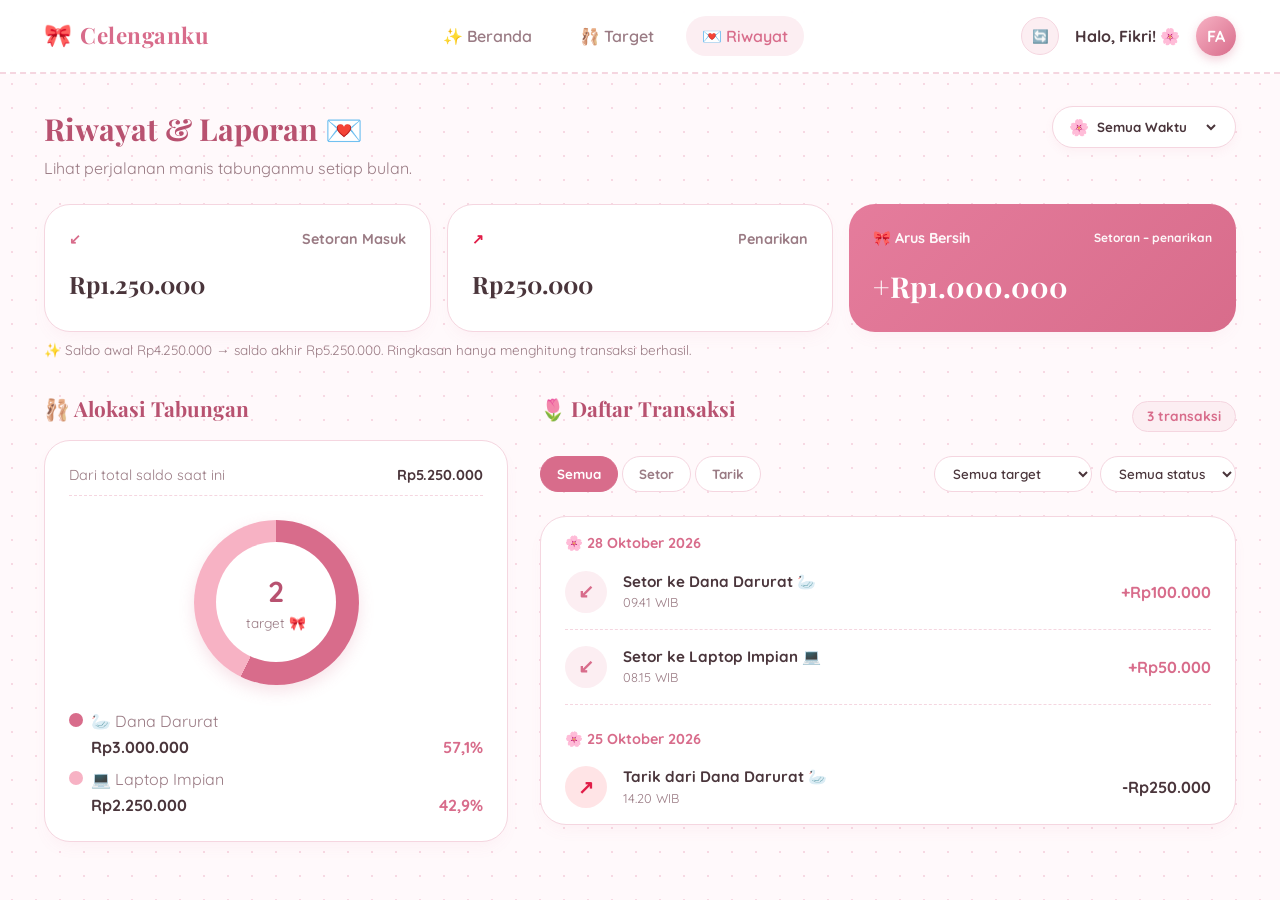
==== commit 435be676: "membuat localStorage" ====
--- a/riwayat.html
+++ b/riwayat.html
@@ -4,7 +4,6 @@
     <meta charset="UTF-8">
     <meta name="viewport" content="width=device-width, initial-scale=1.0">
     <title>Riwayat & Laporan 🎀 Celenganku</title>
-    <!-- Google Fonts untuk nuansa Coquette -->
     <link href="https://fonts.googleapis.com/css2?family=Playfair+Display:ital,wght@0,600;0,700;1,600&family=Quicksand:wght@500;600;700&display=swap" rel="stylesheet">
     <link rel="stylesheet" href="style.css">
     <link rel="stylesheet" href="style2.css">
@@ -25,7 +24,7 @@
             </nav>
 
             <div class="user-profile">
-                <button class="icon-btn" aria-label="Notifikasi">🔔</button>
+                <button class="icon-btn" id="btn-reset-data" title="Reset Data ke Awal" aria-label="Reset Data">🔄</button>
                 <div class="user-info">
                     <span class="greeting">Halo, Fikri! 🌸</span>
                 </div>
@@ -38,7 +37,6 @@
     <!-- MAIN DASHBOARD CONTENT -->
     <main class="dashboard-container riwayat-layout">
         
-        <!-- Header Halaman -->
         <div class="page-header">
             <div>
                 <h2>Riwayat & Laporan 💌</h2>
@@ -47,6 +45,7 @@
             <div class="date-picker">
                 <span>🌸</span>
                 <select class="select-clean">
+                    <option>Semua Waktu</option>
                     <option>Oktober 2026</option>
                     <option>September 2026</option>
                 </select>
@@ -60,7 +59,7 @@
                     <span class="icon-green">↙</span>
                     <span>Setoran Masuk</span>
                 </div>
-                <h3>Rp1.250.000</h3>
+                <h3 id="summary-setoran">Rp1.250.000</h3>
             </div>
             
             <div class="summary-card">
@@ -68,7 +67,7 @@
                     <span class="icon-red">↗</span>
                     <span>Penarikan</span>
                 </div>
-                <h3>Rp250.000</h3>
+                <h3 id="summary-penarikan">Rp250.000</h3>
             </div>
 
             <div class="summary-card bg-primary text-white">
@@ -76,26 +75,25 @@
                     <span>🎀 Arus Bersih</span>
                     <small>Setoran – penarikan</small>
                 </div>
-                <h3 class="text-large">+Rp1.000.000</h3>
+                <h3 class="text-large" id="summary-bersih">+Rp1.000.000</h3>
             </div>
         </section>
         
-        <p class="info-text muted">✨ Saldo awal Rp4.250.000 → saldo akhir Rp5.250.000. Ringkasan hanya menghitung transaksi berhasil.</p>
+        <p class="info-text muted" id="summary-info-text">✨ Saldo awal Rp4.250.000 → saldo akhir Rp5.250.000. Ringkasan hanya menghitung transaksi berhasil.</p>
 
         <!-- Detail Layout (Kiri: Alokasi, Kanan: Transaksi) -->
         <div class="details-layout">
             
-            <!-- Kolom Kiri: Alokasi Tabungan -->
             <aside>
                 <h3 class="section-title">🩰 Alokasi Tabungan</h3>
                 <div class="card allocation-card">
                     <div class="allocation-header">
                         <span class="muted">Dari total saldo saat ini</span>
-                        <strong>Rp5.250.000</strong>
+                        <strong id="riwayat-total-saldo">Rp5.250.000</strong>
                     </div>
                     
                     <div class="chart-container">
-                        <div class="donut-chart">
+                        <div class="donut-chart" id="alokasi-donut">
                             <div class="donut-inner">
                                 <strong>2</strong>
                                 <span>target 🎀</span>
@@ -107,8 +105,8 @@
                                 <div class="legend-info">
                                     <span class="muted">🦢 Dana Darurat</span>
                                     <div class="legend-value">
-                                        <strong>Rp3.000.000</strong>
-                                        <span class="text-primary">57,1%</span>
+                                        <strong id="alokasi-darurat-nominal">Rp3.000.000</strong>
+                                        <span class="text-primary" id="alokasi-darurat-persen">57,1%</span>
                                     </div>
                                 </div>
                             </div>
@@ -117,8 +115,8 @@
                                 <div class="legend-info">
                                     <span class="muted">💻 Laptop Impian</span>
                                     <div class="legend-value">
-                                        <strong>Rp2.250.000</strong>
-                                        <span class="text-primary">42,9%</span>
+                                        <strong id="alokasi-laptop-nominal">Rp2.250.000</strong>
+                                        <span class="text-primary" id="alokasi-laptop-persen">42,9%</span>
                                     </div>
                                 </div>
                             </div>
@@ -127,24 +125,24 @@
                 </div>
             </aside>
 
-            <!-- Kolom Kanan: Daftar Transaksi -->
             <section>
                 <div class="section-heading">
                     <h3 class="section-title">🌷 Daftar Transaksi</h3>
-                    <span class="badge">3 transaksi</span>
+                    <span class="badge" id="trx-count-badge">3 transaksi</span>
                 </div>
 
                 <div class="filters-container">
-                    <div class="filter-buttons">
-                        <button class="btn-chip active">Semua</button>
-                        <button class="btn-chip">Setor</button>
-                        <button class="btn-chip">Tarik</button>
+                    <div class="filter-buttons" id="filter-type-buttons">
+                        <button class="btn-chip active" data-filter="all">Semua</button>
+                        <button class="btn-chip" data-filter="setor">Setor</button>
+                        <button class="btn-chip" data-filter="tarik">Tarik</button>
                     </div>
                     <div class="filter-selects">
-                        <select class="input-select">
-                            <option>Semua target</option>
-                            <option>Dana Darurat</option>
-                            <option>Laptop Impian</option>
+                        <select class="input-select" id="filter-target-select">
+                            <option value="all">Semua target</option>
+                            <option value="Dana Darurat">Dana Darurat</option>
+                            <option value="Laptop Impian">Laptop Impian</option>
+                            <option value="Tabungan Umum">Tabungan Umum</option>
                         </select>
                         <select class="input-select">
                             <option>Semua status</option>
@@ -153,43 +151,8 @@
                     </div>
                 </div>
 
-                <div class="transaction-list">
-                    <h4 class="date-header">🌸 28 Oktober 2026</h4>
-                    
-                    <div class="transaction-item">
-                        <div class="trx-left">
-                            <div class="trx-icon bg-primary-light text-primary">↙</div>
-                            <div class="trx-details">
-                                <strong>Setor ke Dana Darurat 🦢</strong>
-                                <span class="muted">09.41 WIB</span>
-                            </div>
-                        </div>
-                        <strong class="text-primary">+Rp100.000</strong>
-                    </div>
-
-                    <div class="transaction-item">
-                        <div class="trx-left">
-                            <div class="trx-icon bg-primary-light text-primary">↙</div>
-                            <div class="trx-details">
-                                <strong>Setor ke Laptop Impian 💻</strong>
-                                <span class="muted">08.15 WIB</span>
-                            </div>
-                        </div>
-                        <strong class="text-primary">+Rp50.000</strong>
-                    </div>
-
-                    <h4 class="date-header mt-lg">🌸 25 Oktober 2026</h4>
-
-                    <div class="transaction-item">
-                        <div class="trx-left">
-                            <div class="trx-icon error-bg error-text">↗</div>
-                            <div class="trx-details">
-                                <strong>Tarik dari Dana Darurat</strong>
-                                <span class="muted">14.20 WIB</span>
-                            </div>
-                        </div>
-                        <strong>-Rp250.000</strong>
-                    </div>
+                <div class="transaction-list" id="riwayat-trx-list">
+                    <!-- Diisi oleh script.js -->
                 </div>
             </section>
         </div>
